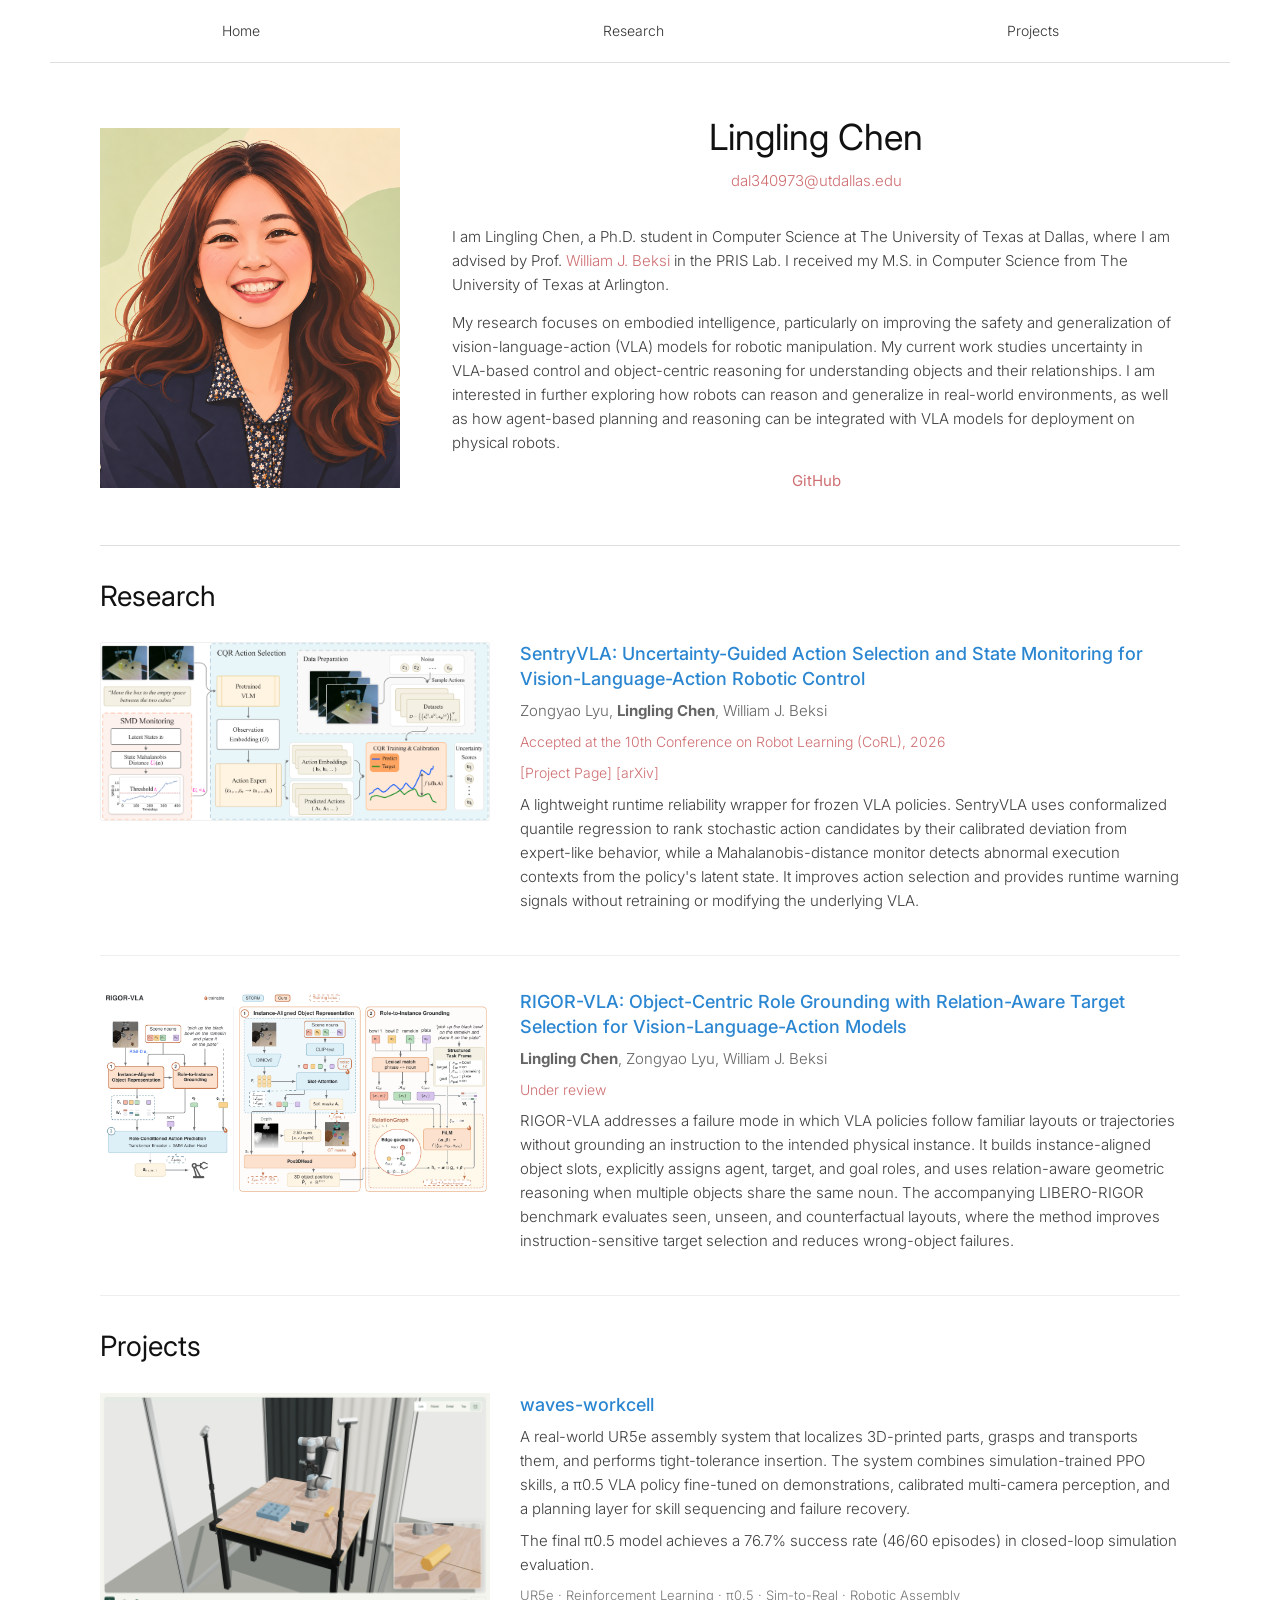
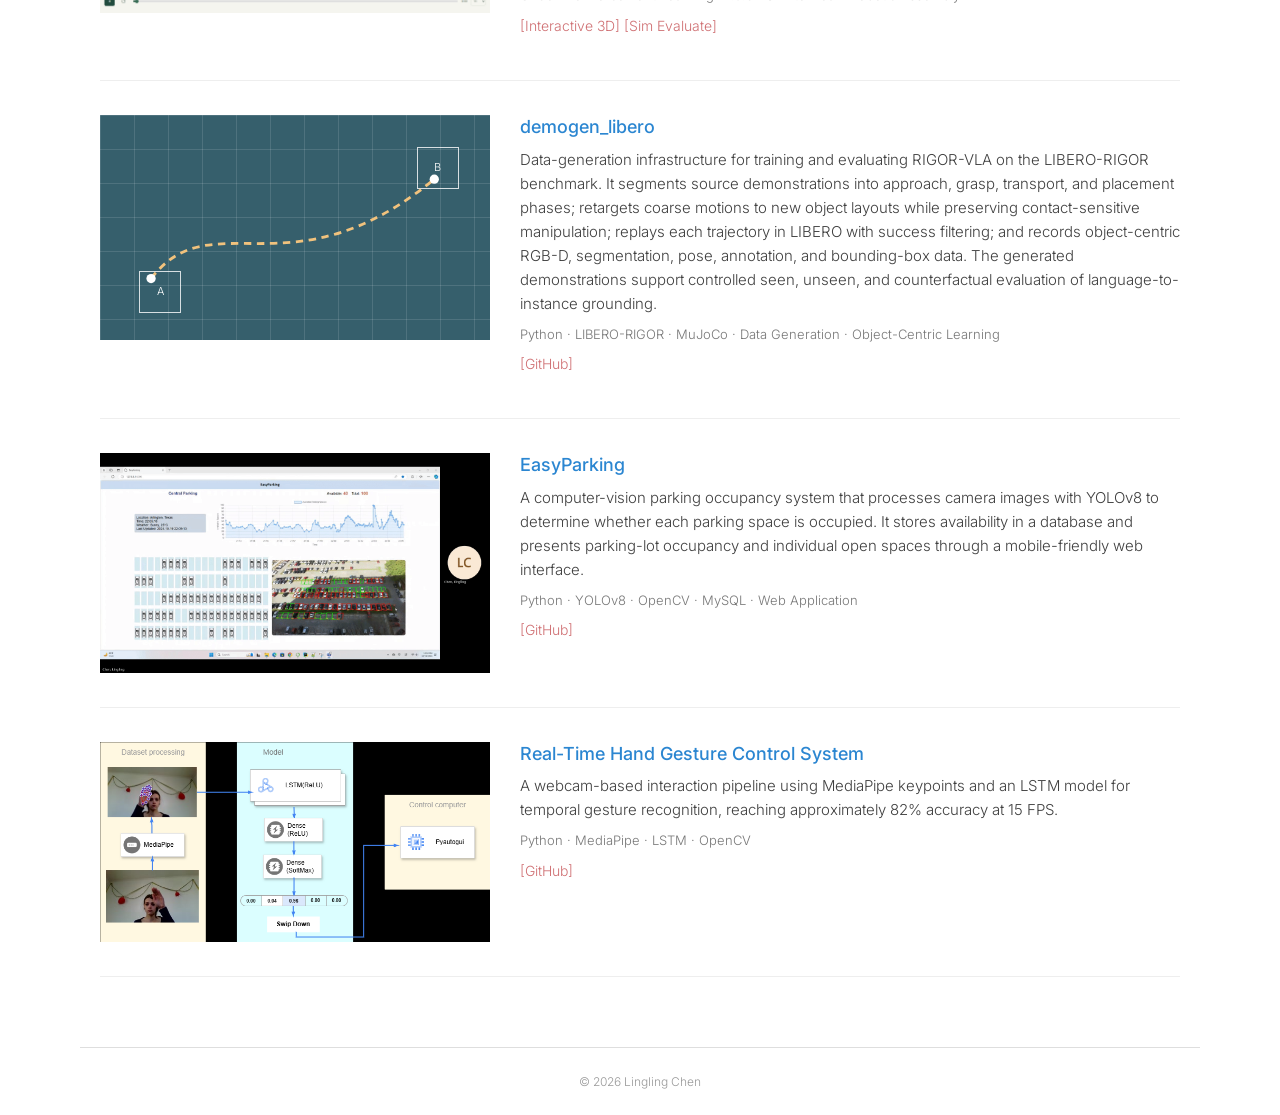
==== index.html @ d593faf1 "Publish Lingling Chen academic homepage" ====
<!doctype html>
<html lang="en">
<head>
  <meta charset="utf-8">
  <meta name="viewport" content="width=device-width, initial-scale=1">
  <meta name="description" content="Lingling Chen — robotics researcher working on reliable vision-language-action models, embodied AI, and robot learning.">
  <title>Lingling Chen</title>
  <link rel="preconnect" href="https://fonts.googleapis.com">
  <link rel="preconnect" href="https://fonts.gstatic.com" crossorigin>
  <link href="https://fonts.googleapis.com/css2?family=Inter:wght@300;400;500;600&display=swap" rel="stylesheet">
  <link rel="stylesheet" href="styles.css">
</head>
<body>
  <header>
    <nav>
      <a href="#home">Home</a>
      <a href="#research">Research</a>
      <a href="#projects">Projects</a>
    </nav>
  </header>

  <main>
    <section class="intro" id="home">
      <img class="profile-image" src="assets/profile.png" alt="Lingling Chen">
      <div class="intro-copy">
        <h1>Lingling Chen</h1>
        <a class="email" href="mailto:dal340973@utdallas.edu">dal340973@utdallas.edu</a>
        <p>I am Lingling Chen, a Ph.D. student in Computer Science at The University of Texas at Dallas, where I am advised by Prof. <a href="https://profiles.utdallas.edu/william.beksi" target="_blank" rel="noreferrer">William J. Beksi</a> in the PRIS Lab. I received my M.S. in Computer Science from The University of Texas at Arlington.</p>
        <p>My research focuses on embodied intelligence, particularly on improving the safety and generalization of vision-language-action (VLA) models for robotic manipulation. My current work studies uncertainty in VLA-based control and object-centric reasoning for understanding objects and their relationships. I am interested in further exploring how robots can reason and generalize in real-world environments, as well as how agent-based planning and reasoning can be integrated with VLA models for deployment on physical robots.</p>
        <p class="links"><a href="https://github.com/amylingchen" target="_blank" rel="noreferrer">GitHub</a></p>
      </div>
    </section>

    <section id="research">
      <h2>Research</h2>
      <article class="item">
        <img class="item-image" src="assets/sentryvla-overview.png" alt="Overview of the SentryVLA framework" style="height:auto;object-fit:contain;background:#fff">
        <div class="item-copy">
          <h3><a href="https://robotic-vision-lab.github.io/sentryvla/" target="_blank" rel="noreferrer">SentryVLA: Uncertainty-Guided Action Selection and State Monitoring for Vision-Language-Action Robotic Control</a></h3>
          <p class="authors">Zongyao Lyu, <strong>Lingling Chen</strong>, William J. Beksi</p>
          <p class="venue">Accepted at the 10th Conference on Robot Learning (CoRL), 2026</p>
          <p><a class="project-link" href="https://robotic-vision-lab.github.io/sentryvla/" target="_blank" rel="noreferrer">[Project Page]</a> <a class="project-link" href="https://arxiv.org/html/2604.16677v2" target="_blank" rel="noreferrer">[arXiv]</a></p>
          <p>A lightweight runtime reliability wrapper for frozen VLA policies. SentryVLA uses conformalized quantile regression to rank stochastic action candidates by their calibrated deviation from expert-like behavior, while a Mahalanobis-distance monitor detects abnormal execution contexts from the policy's latent state. It improves action selection and provides runtime warning signals without retraining or modifying the underlying VLA.</p>
        </div>
      </article>

      <article class="item">
        <img class="item-image" src="assets/rigorvla-overview.png" alt="Overview of the RIGOR-VLA architecture" style="height:auto;object-fit:contain;background:#fff">
        <div class="item-copy">
          <h3>RIGOR-VLA: Object-Centric Role Grounding with Relation-Aware Target Selection for Vision-Language-Action Models</h3>
          <p class="authors"><strong>Lingling Chen</strong>, Zongyao Lyu, William J. Beksi</p>
          <p class="venue">Under review</p>
          <p>RIGOR-VLA addresses a failure mode in which VLA policies follow familiar layouts or trajectories without grounding an instruction to the intended physical instance. It builds instance-aligned object slots, explicitly assigns agent, target, and goal roles, and uses relation-aware geometric reasoning when multiple objects share the same noun. The accompanying LIBERO-RIGOR benchmark evaluates seen, unseen, and counterfactual layouts, where the method improves instruction-sensitive target selection and reduces wrong-object failures.</p>
        </div>
      </article>
    </section>

    <section id="projects">
      <h2>Projects</h2>
      <article class="item">
        <img class="item-image" src="assets/waves-workcell.png" alt="Interactive 3D view of the WAVES robotic workcell with a UR5e arm, assembly board, and peg" style="height:auto;object-fit:contain;background:#f5f6f3">
        <div class="item-copy">
          <h3><a href="https://robotic-vision-lab.github.io/waves-workcell/" target="_blank" rel="noreferrer">waves-workcell</a></h3>
          <p>A real-world UR5e assembly system that localizes 3D-printed parts, grasps and transports them, and performs tight-tolerance insertion. The system combines simulation-trained PPO skills, a π0.5 VLA policy fine-tuned on demonstrations, calibrated multi-camera perception, and a planning layer for skill sequencing and failure recovery.</p>
          <p>The final π0.5 model achieves a 76.7% success rate (46/60 episodes) in closed-loop simulation evaluation.</p>
          <p class="tags">UR5e · Reinforcement Learning · π0.5 · Sim-to-Real · Robotic Assembly</p>
          <p><a class="project-link" href="https://robotic-vision-lab.github.io/waves-workcell/" target="_blank" rel="noreferrer">[Interactive 3D]</a> <a class="project-link" href="sim-evaluate/index.html">[Sim Evaluate]</a></p>
        </div>
      </article>

      <article class="item">
        <div class="item-image demo-preview" aria-hidden="true">
          <div class="workspace-grid"></div>
          <span class="object one">A</span><span class="object two">B</span>
          <svg viewBox="0 0 420 220"><path d="M55 165 C120 80 205 185 360 58"/><circle cx="55" cy="165" r="5"/><circle cx="360" cy="58" r="5"/></svg>
        </div>
        <div class="item-copy">
          <h3><a href="https://github.com/amylingchen/demogen_libero" target="_blank" rel="noreferrer">demogen_libero</a></h3>
          <p>Data-generation infrastructure for training and evaluating RIGOR-VLA on the LIBERO-RIGOR benchmark. It segments source demonstrations into approach, grasp, transport, and placement phases; retargets coarse motions to new object layouts while preserving contact-sensitive manipulation; replays each trajectory in LIBERO with success filtering; and records object-centric RGB-D, segmentation, pose, annotation, and bounding-box data. The generated demonstrations support controlled seen, unseen, and counterfactual evaluation of language-to-instance grounding.</p>
          <p class="tags">Python · LIBERO-RIGOR · MuJoCo · Data Generation · Object-Centric Learning</p>
          <p><a class="project-link" href="https://github.com/amylingchen/demogen_libero" target="_blank" rel="noreferrer">[GitHub]</a></p>
        </div>
      </article>

      <article class="item compact">
        <img class="item-image" src="assets/easyparking-demo.gif" alt="Animated EasyParking demonstration showing parking availability and camera-based vehicle detection" style="height:auto;object-fit:contain;background:#000">
        <div class="item-copy">
          <h3><a href="https://github.com/amylingchen/EasyParking" target="_blank" rel="noreferrer">EasyParking</a></h3>
          <p>A computer-vision parking occupancy system that processes camera images with YOLOv8 to determine whether each parking space is occupied. It stores availability in a database and presents parking-lot occupancy and individual open spaces through a mobile-friendly web interface.</p>
          <p class="tags">Python · YOLOv8 · OpenCV · MySQL · Web Application</p>
          <p><a class="project-link" href="https://github.com/amylingchen/EasyParking" target="_blank" rel="noreferrer">[GitHub]</a></p>
        </div>
      </article>

      <article class="item compact">
        <img class="item-image" src="assets/mediapipe-lstm-gesture-recognition.png" alt="MediaPipe and LSTM pipeline for real-time dynamic hand gesture recognition and computer control" style="height:auto;object-fit:contain;background:#000">
        <div class="item-copy">
          <h3><a href="https://github.com/amylingchen/hand_gesture_control_computer" target="_blank" rel="noreferrer">Real-Time Hand Gesture Control System</a></h3>
          <p>A webcam-based interaction pipeline using MediaPipe keypoints and an LSTM model for temporal gesture recognition, reaching approximately 82% accuracy at 15 FPS.</p>
          <p class="tags">Python · MediaPipe · LSTM · OpenCV</p>
          <p><a class="project-link" href="https://github.com/amylingchen/hand_gesture_control_computer" target="_blank" rel="noreferrer">[GitHub]</a></p>
        </div>
      </article>
    </section>
  </main>

  <footer>© 2026 Lingling Chen</footer>
</body>
</html>
---- styles.css ----
:root{--text:#3f3f3f;--line:#dedede;--link:#cf6f72;--blue:#2b86d1}*{box-sizing:border-box}html{scroll-behavior:smooth}body{margin:0;background:#fff;color:var(--text);font-family:Inter,Arial,sans-serif;font-size:15px;font-weight:300;line-height:1.6}a{color:var(--link);text-decoration:none}a:hover{text-decoration:underline}header{max-width:1180px;margin:auto;border-bottom:1px solid var(--line)}nav{height:62px;display:flex;justify-content:space-around;align-items:center}nav a{color:#333;font-size:14px}main{max-width:1120px;margin:auto;padding:46px 20px 70px}.intro{display:grid;grid-template-columns:300px 1fr;gap:52px;align-items:center;padding-bottom:38px;border-bottom:1px solid var(--line)}.profile-image{width:100%;height:360px;object-fit:cover}.intro-copy{text-align:center}.intro h1{margin:0 0 2px;color:#111;font-size:36px;font-weight:400}.email{display:inline-block;margin-bottom:18px}.intro-copy p{text-align:left;margin:14px 0}.links{text-align:center!important}.links a{font-weight:400}section:not(.intro){padding-top:28px}h2{margin:0 0 24px;color:#111;font-size:28px;font-weight:400}h3{margin:0 0 7px;color:var(--blue);font-size:18px;font-weight:500;line-height:1.35}h3 a{color:var(--blue)}.item{display:grid;grid-template-columns:390px 1fr;gap:30px;padding:0 0 34px;margin-bottom:34px;border-bottom:1px solid #eee}.item:last-child{margin-bottom:0}.item-copy p{margin:8px 0}.authors{color:#666}.venue{color:var(--link);font-size:14px}.item-image{width:100%;height:225px;background:#f5f5f5}.diagram{display:flex;align-items:center;justify-content:center;gap:10px;padding:24px;background:#f4f7f8}.diagram span{padding:12px 9px;background:#fff;border:1px solid #b9c8ce;border-radius:4px;font-size:12px;text-align:center}.diagram b{color:#8aa3ad}.rigor{background:#f8f5f1}.rigor span{border-color:#d5c3ad}.demo-preview{position:relative;overflow:hidden;background:#365f6c}.workspace-grid{position:absolute;inset:0;background-image:linear-gradient(rgba(255,255,255,.12) 1px,transparent 1px),linear-gradient(90deg,rgba(255,255,255,.12) 1px,transparent 1px);background-size:34px 34px}.demo-preview svg{position:absolute;inset:0;width:100%;height:100%}.demo-preview path{fill:none;stroke:#f1c27d;stroke-width:3;stroke-dasharray:8 6}.demo-preview circle{fill:#fff}.object{position:absolute;width:42px;height:42px;border:1px solid rgba(255,255,255,.8);color:#fff;display:grid;place-items:center;font-size:11px}.object.one{left:10%;bottom:12%}.object.two{right:8%;top:14%}.text-preview{display:flex;align-items:center;justify-content:center;background:#f1f3f3;color:#57696d;font-size:40px;font-weight:400;text-align:center;line-height:1.2}.text-preview sub{font-size:18px}.tags{color:#777;font-size:13px}.project-link{font-size:14px}.compact .item-image{height:170px}footer{max-width:1120px;margin:auto;padding:24px 20px;border-top:1px solid var(--line);color:#999;font-size:12px;text-align:center}@media(max-width:760px){header{margin:0 16px}nav{height:54px}.intro{grid-template-columns:1fr;gap:28px}.profile-image{max-width:320px;height:360px;margin:auto}.intro h1{font-size:30px}.item{grid-template-columns:1fr;gap:20px}.item-image{height:210px}main{padding-top:30px}}
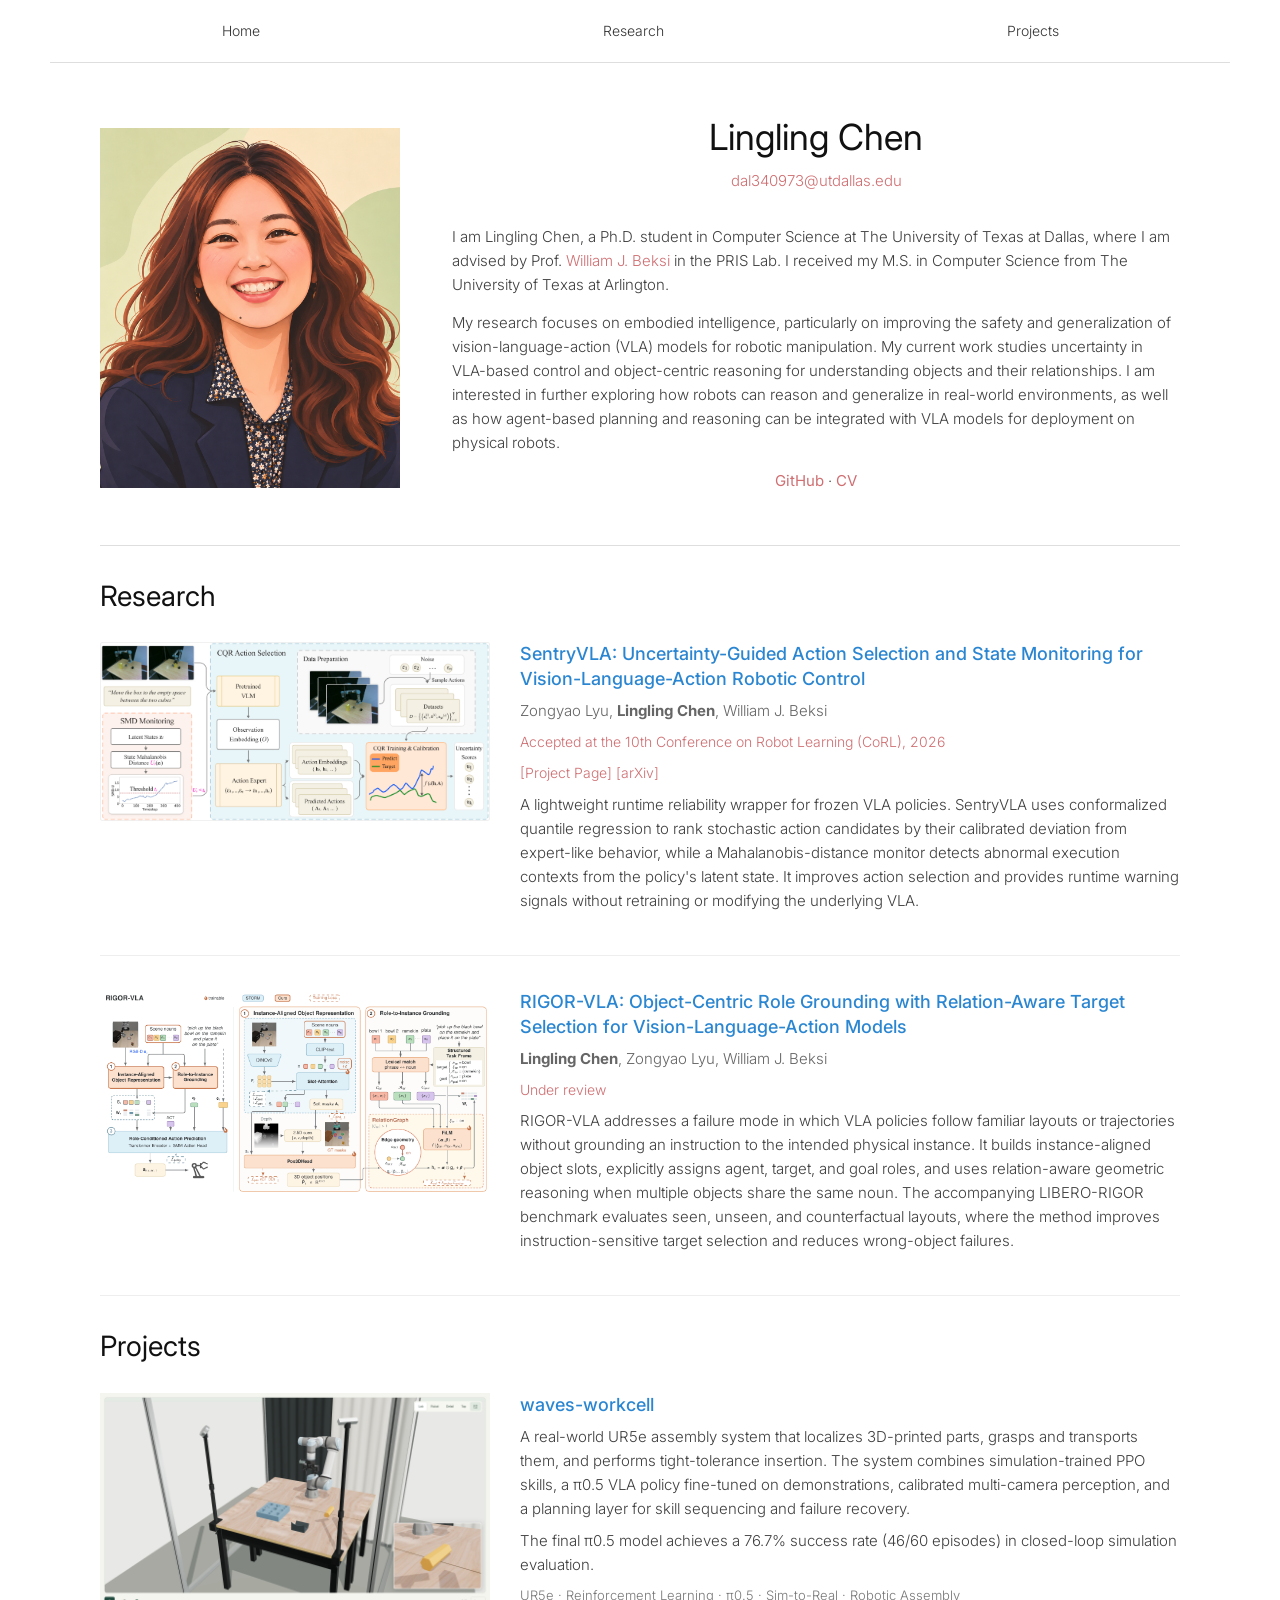
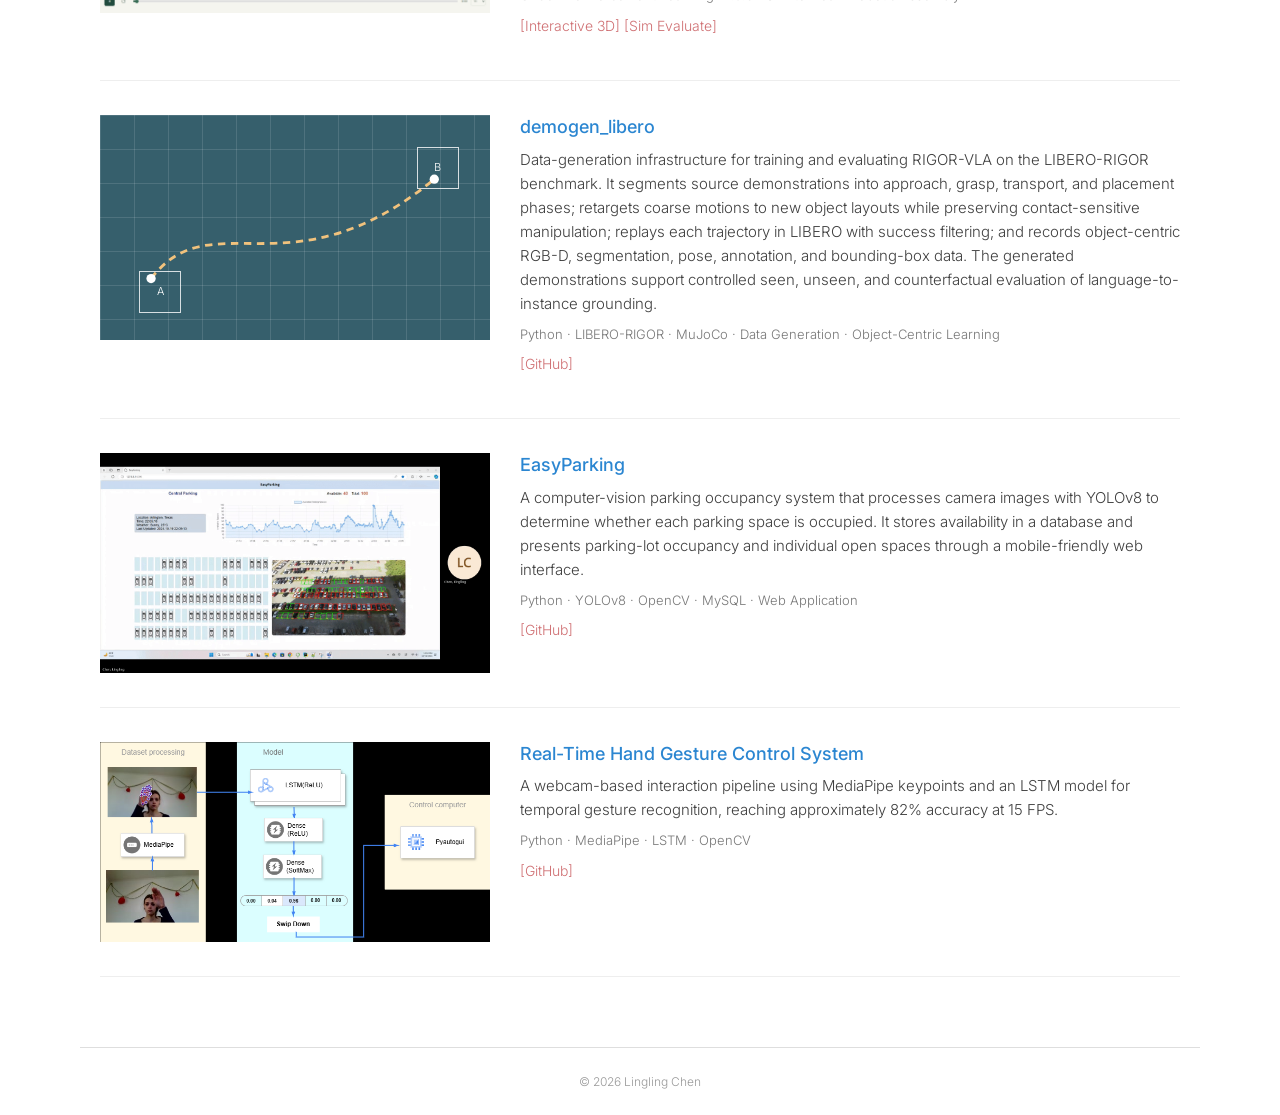
==== commit 8bcbad69: "Add CV to personal homepage" ====
--- a/index.html
+++ b/index.html
@@ -27,7 +27,7 @@
         <a class="email" href="mailto:dal340973@utdallas.edu">dal340973@utdallas.edu</a>
         <p>I am Lingling Chen, a Ph.D. student in Computer Science at The University of Texas at Dallas, where I am advised by Prof. <a href="https://profiles.utdallas.edu/william.beksi" target="_blank" rel="noreferrer">William J. Beksi</a> in the PRIS Lab. I received my M.S. in Computer Science from The University of Texas at Arlington.</p>
         <p>My research focuses on embodied intelligence, particularly on improving the safety and generalization of vision-language-action (VLA) models for robotic manipulation. My current work studies uncertainty in VLA-based control and object-centric reasoning for understanding objects and their relationships. I am interested in further exploring how robots can reason and generalize in real-world environments, as well as how agent-based planning and reasoning can be integrated with VLA models for deployment on physical robots.</p>
-        <p class="links"><a href="https://github.com/amylingchen" target="_blank" rel="noreferrer">GitHub</a></p>
+        <p class="links"><a href="https://github.com/amylingchen" target="_blank" rel="noreferrer">GitHub</a> · <a href="files/Lingling_Chen_CV_2026.pdf" target="_blank" rel="noreferrer">CV</a></p>
       </div>
     </section>
 
